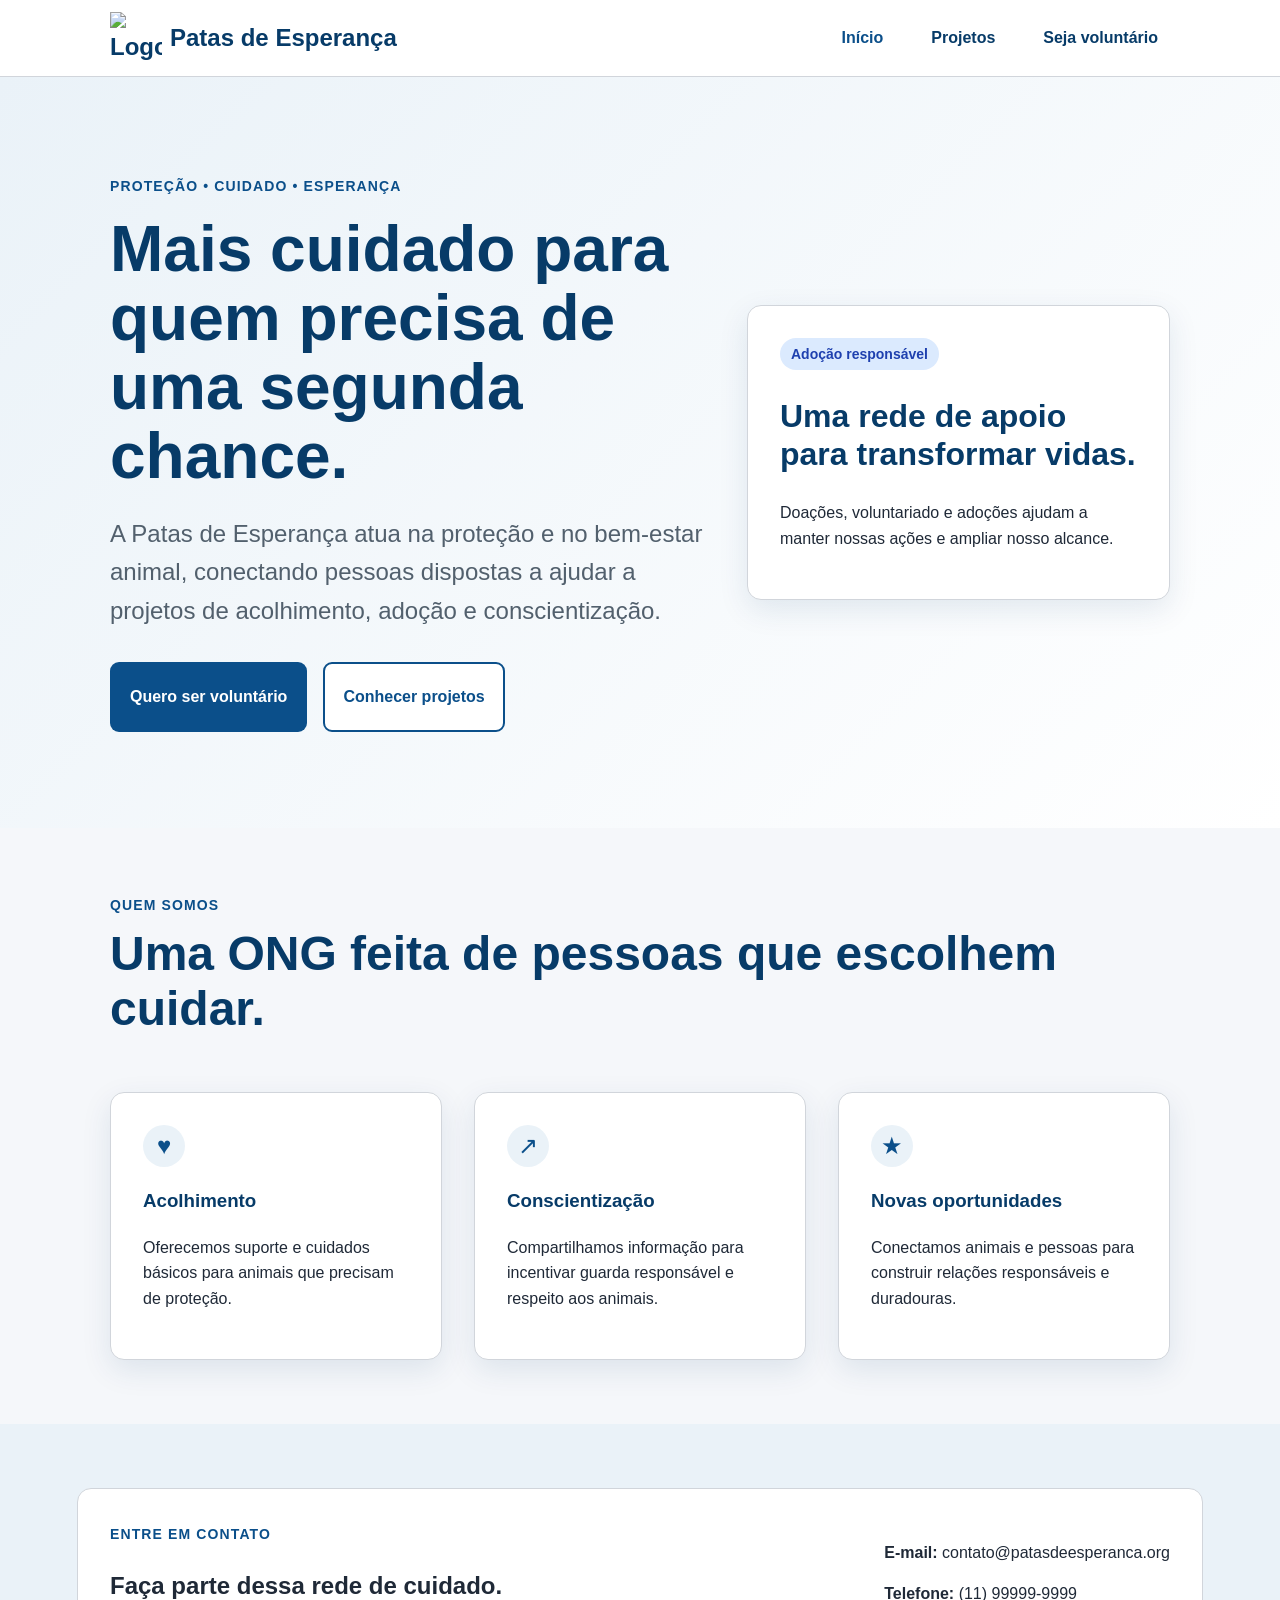
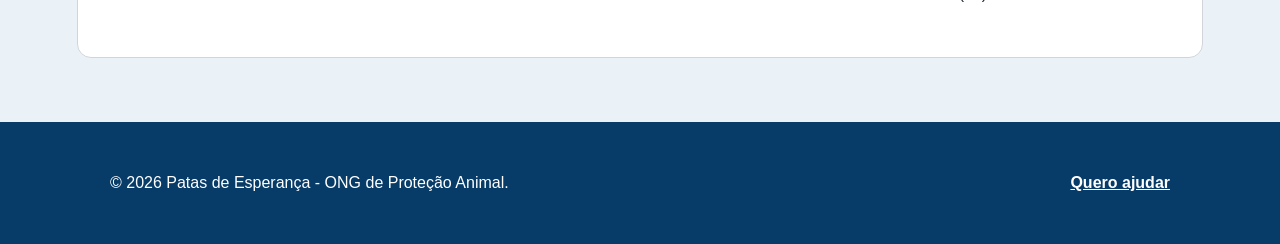
==== index.html @ 381bc708 "feat: criar estrutura inicial do projeto Adiciona os arquivos principais da aplicação web Patas de E" ====
<!DOCTYPE html>
<html lang="pt-BR">
<head>
  <meta charset="UTF-8">
  <meta name="viewport" content="width=device-width, initial-scale=1.0">
  <meta name="description" content="Patas de Esperança - ONG de proteção e bem-estar animal.">
  <title>Patas de Esperança | Início</title>
  <link rel="stylesheet" href="style.css">
</head>
<body>
  <header class="site-header">
    <div class="container header-inner">
      <a class="brand" href="index.html" aria-label="Patas de Esperança - página inicial">
        <img src="imagens/ong-logo.png" alt="Logo da ONG Patas de Esperança">
        <span>Patas de Esperança</span>
      </a>

      <nav class="desktop-nav" aria-label="Navegação principal">
        <ul>
          <li><a class="nav-link active" href="index.html">Início</a></li>
          <li class="nav-dropdown">
            <details>
              <summary>Projetos</summary>
              <ul>
                <li><a href="projetos.html#projetos">Nossos projetos</a></li>
                <li><a href="projetos.html#feedback">Feedback</a></li>
              </ul>
            </details>
          </li>
          <li><a class="nav-link" href="cadastro.html">Seja voluntário</a></li>
        </ul>
      </nav>

      <details class="mobile-menu">
        <summary aria-label="Abrir menu">☰ <span>Menu</span></summary>
        <nav aria-label="Navegação móvel">
          <a href="index.html">Início</a>
          <a href="projetos.html#projetos">Projetos</a>
          <a href="cadastro.html">Seja voluntário</a>
        </nav>
      </details>
    </div>
  </header>

  <main>
    <section class="hero">
      <div class="container page-grid">
        <div class="hero-content grid-span-7">
          <span class="eyebrow">Proteção • Cuidado • Esperança</span>
          <h1>Mais cuidado para quem precisa de uma segunda chance.</h1>
          <p class="lead">A Patas de Esperança atua na proteção e no bem-estar animal, conectando pessoas dispostas a ajudar a projetos de acolhimento, adoção e conscientização.</p>
          <div class="button-row">
            <a class="button button-primary" href="cadastro.html">Quero ser voluntário</a>
            <a class="button button-secondary" href="projetos.html">Conhecer projetos</a>
          </div>
        </div>
        <aside class="hero-card grid-span-5" aria-label="Resumo da organização">
          <span class="badge badge-adocao">Adoção responsável</span>
          <h2>Uma rede de apoio para transformar vidas.</h2>
          <p>Doações, voluntariado e adoções ajudam a manter nossas ações e ampliar nosso alcance.</p>
        </aside>
      </div>
    </section>

    <section class="section" aria-labelledby="quem-somos">
      <div class="container page-grid">
        <div class="section-heading grid-span-12">
          <span class="eyebrow">Quem somos</span>
          <h2 id="quem-somos">Uma ONG feita de pessoas que escolhem cuidar.</h2>
        </div>
        <article class="info-card grid-span-4">
          <span class="card-icon" aria-hidden="true">♥</span>
          <h3>Acolhimento</h3>
          <p>Oferecemos suporte e cuidados básicos para animais que precisam de proteção.</p>
        </article>
        <article class="info-card grid-span-4">
          <span class="card-icon" aria-hidden="true">↗</span>
          <h3>Conscientização</h3>
          <p>Compartilhamos informação para incentivar guarda responsável e respeito aos animais.</p>
        </article>
        <article class="info-card grid-span-4">
          <span class="card-icon" aria-hidden="true">★</span>
          <h3>Novas oportunidades</h3>
          <p>Conectamos animais e pessoas para construir relações responsáveis e duradouras.</p>
        </article>
      </div>
    </section>

    <section class="section section-soft" aria-labelledby="contato">
      <div class="container contact-box">
        <div>
          <span class="eyebrow">Entre em contato</span>
          <h2 id="contato">Faça parte dessa rede de cuidado.</h2>
        </div>
        <address>
          <p><strong>E-mail:</strong> contato@patasdeesperanca.org</p>
          <p><strong>Telefone:</strong> (11) 99999-9999</p>
        </address>
      </div>
    </section>
  </main>

  <footer class="site-footer">
    <div class="container footer-inner">
      <p>&copy; 2026 Patas de Esperança - ONG de Proteção Animal.</p>
      <a href="cadastro.html">Quero ajudar</a>
    </div>
  </footer>
  <script type="module" src="js/app.js"></script>
</body>
</html>
---- style.css ----
:root {
--cor-primaria: #0B4F8A;
--cor-primaria-escura: #073B68;
--cor-secundaria: #2D9CDB;
--cor-destaque: #F2A900;
--cor-sucesso: #2E7D32;
--cor-erro: #B42318;
--cor-texto: #1F2937;
--cor-texto-suave: #52606D;
--cor-fundo: #F5F7FA;
--cor-fundo-suave: #EAF2F8;
--cor-branco: #FFFFFF;
--cor-borda: #D1D5DB;
--fonte-xs: 0.75rem;
--fonte-sm: 0.875rem;
--fonte-md: 1rem;
--fonte-lg: 1.5rem;
--fonte-xl: 2rem;
--fonte-hero: clamp(2.2rem, 5vw, 4rem);
--espaco-1: 4px;
--espaco-2: 8px;
--espaco-3: 16px;
--espaco-4: 24px;
--espaco-5: 32px;
--espaco-6: 48px;
--espaco-7: 64px;
--raio: 14px;
--sombra: 0 10px 30px rgba(7, 59, 104, 0.10);
--transicao: 180ms ease;
}

{ box-sizing: border-box; }
html { scroll-behavior: smooth; }
body {
margin: 0;
font-family: Arial, Helvetica, sans-serif;
color: var(--cor-texto);
background: var(--cor-fundo);
font-size: var(--fonte-md);
line-height: 1.6;
}
img { max-width: 100%; display: block; }
a { color: inherit; }
button, input { font: inherit; }
.container { width: min(1180px, calc(100% - 32px)); margin-inline: auto; }


.site-header {
background: var(--cor-branco);
border-bottom: 1px solid var(--cor-borda);
position: sticky;
top: 0;
z-index: 20;
}
.header-inner {
min-height: 76px;
display: flex;
align-items: center;
justify-content: space-between;
gap: var(--espaco-4);
}
.brand {
display: flex;
align-items: center;
gap: var(--espaco-2);
color: var(--cor-primaria-escura);
font-size: var(--fonte-lg);
font-weight: 800;
text-decoration: none;
}
.brand img { width: 52px; height: 52px; object-fit: contain; }
.desktop-nav > ul {
display: flex;
align-items: center;
gap: var(--espaco-4);
list-style: none;
padding: 0;
margin: 0;
}
.nav-link, .nav-dropdown summary {
display: block;
padding: 10px 12px;
color: var(--cor-primaria-escura);
font-weight: 700;
text-decoration: none;
cursor: pointer;
border-radius: 8px;
transition: background-color var(--transicao), color var(--transicao);
}
.nav-link:hover, .nav-dropdown summary:hover { background: var(--cor-fundo-suave); color: var(--cor-primaria); }
.nav-link:focus-visible, .nav-dropdown summary:focus-visible { outline: 3px solid var(--cor-destaque); outline-offset: 2px; }
.nav-link.active { color: var(--cor-primaria); }
.nav-dropdown { position: relative; }
.nav-dropdown details > summary { list-style: none; }
.nav-dropdown details > summary::-webkit-details-marker { display: none; }
.nav-dropdown details > ul {
position: absolute;
top: calc(100% + 6px);
left: 0;
min-width: 190px;
padding: var(--espaco-2);
margin: 0;
list-style: none;
background: var(--cor-branco);
border: 1px solid var(--cor-borda);
border-radius: 10px;
box-shadow: var(--sombra);
}
.nav-dropdown details > ul a { display: block; padding: 9px 10px; text-decoration: none; border-radius: 7px; }
.nav-dropdown details > ul a:hover { background: var(--cor-fundo-suave); }
.mobile-menu { display: none; }

.page-grid {
display: grid;
grid-template-columns: repeat(12, minmax(0, 1fr));
gap: var(--espaco-5);
}
.grid-span-12 { grid-column: span 12; }
.grid-span-7 { grid-column: span 7; }
.grid-span-6 { grid-column: span 6; }
.grid-span-5 { grid-column: span 5; }
.grid-span-4 { grid-column: span 4; }

.hero {
padding: clamp(48px, 8vw, 96px) 0;
background: linear-gradient(135deg, var(--cor-fundo-suave), var(--cor-branco));
}
.hero-content h1 { font-size: var(--fonte-hero); line-height: 1.08; margin: var(--espaco-3) 0; color: var(--cor-primaria-escura); }
.lead { font-size: var(--fonte-lg); color: var(--cor-texto-suave); max-width: 720px; }
.eyebrow { color: var(--cor-primaria); font-size: var(--fonte-sm); font-weight: 800; letter-spacing: .08em; text-transform: uppercase; }
.button-row { display: flex; flex-wrap: wrap; gap: var(--espaco-3); margin-top: var(--espaco-5); }
.button {
display: inline-flex;
align-items: center;
justify-content: center;
min-height: 46px;
padding: 10px 18px;
border-radius: 9px;
border: 2px solid transparent;
text-decoration: none;
font-weight: 800;
cursor: pointer;
transition: transform var(--transicao), background-color var(--transicao), box-shadow var(--transicao), opacity var(--transicao);
}
.button:hover { transform: translateY(-1px); box-shadow: 0 7px 16px rgba(7,59,104,.18); }
.button:active { transform: translateY(1px); box-shadow: none; }
.button:focus-visible { outline: 3px solid var(--cor-destaque); outline-offset: 3px; }
.button-primary { background: var(--cor-primaria); color: var(--cor-branco); }
.button-primary:hover { background: var(--cor-primaria-escura); }
.button-secondary { background: var(--cor-branco); color: var(--cor-primaria); border-color: var(--cor-primaria); }
.button-secondary:hover { background: var(--cor-fundo-suave); }
.button:disabled, .button[aria-disabled="true"] { opacity: .5; cursor: not-allowed; transform: none; box-shadow: none; }

.hero-card, .info-card, .project-card, .feedback-card, .form-card {
background: var(--cor-branco);
border: 1px solid var(--cor-borda);
border-radius: var(--raio);
box-shadow: var(--sombra);
}
.hero-card { align-self: center; padding: var(--espaco-6); }
.hero-card h2 { font-size: var(--fonte-xl); line-height: 1.2; color: var(--cor-primaria-escura); }
.section { padding: var(--espaco-7) 0; }
.section-soft { background: var(--cor-fundo-suave); }
.section-heading { margin-bottom: var(--espaco-3); }
.section-heading h1, .section-heading h2 { color: var(--cor-primaria-escura); line-height: 1.15; margin: var(--espaco-2) 0; font-size: clamp(2rem, 4vw, 3rem); }
.info-card, .project-card, .feedback-card { padding: var(--espaco-5); }
.info-card h3, .project-card h2, .feedback-card h3 { color: var(--cor-primaria-escura); }
.card-icon { display: inline-grid; place-items: center; width: 42px; height: 42px; border-radius: 50%; background: var(--cor-fundo-suave); color: var(--cor-primaria); font-size: var(--fonte-lg); }
.text-link { color: var(--cor-primaria); font-weight: 800; text-decoration-thickness: 2px; text-underline-offset: 3px; }
.text-link:hover { color: var(--cor-primaria-escura); }
.contact-box { display: flex; align-items: center; justify-content: space-between; gap: var(--espaco-5); padding: var(--espaco-5); background: var(--cor-branco); border: 1px solid var(--cor-borda); border-radius: var(--raio); }
address { font-style: normal; }
.site-footer { background: var(--cor-primaria-escura); color: var(--cor-branco); padding: var(--espaco-5) 0; }
.footer-inner { display: flex; align-items: center; justify-content: space-between; gap: var(--espaco-3); flex-wrap: wrap; }
.footer-inner a { color: var(--cor-branco); font-weight: 800; }

.badges { display: flex; flex-wrap: wrap; align-items: center; gap: var(--espaco-2); margin-bottom: var(--espaco-3); }
.badge { display: inline-flex; align-items: center; justify-content: center; padding: 5px 11px; border-radius: 999px; font-size: var(--fonte-sm); font-weight: 800; }
.badge-adocao { background: #DBEAFE; color: #1E40AF; }
.badge-voluntario { background: #DCFCE7; color: #166534; }
.badge-doacao { background: #FEF3C7; color: #92400E; }

.alerta { display: flex; flex-direction: column; gap: 2px; padding: var(--espaco-3); border-radius: 9px; border-left: 5px solid; }
.alerta-sucesso { background: #DCFCE7; color: #166534; border-color: var(--cor-sucesso); }
.alerta-info { background: #DBEAFE; color: #1E40AF; border-color: var(--cor-secundaria); }
.alerta-erro { background: #FEE4E2; color: var(--cor-erro); border-color: var(--cor-erro); }
.toast {
  position: fixed;
  right: 24px;
  bottom: 24px;
  z-index: 1000;

  display: flex;
  flex-direction: column;
  gap: 2px;

  min-width: 280px;
  max-width: 360px;

  background: var(--cor-primaria-escura);
  color: var(--cor-branco);

  padding: var(--espaco-3) var(--espaco-4);

  border-radius: 9px;

  box-shadow: 0 8px 24px rgba(0,0,0,.20);
}
.modal-demo { position: relative; inset: auto; margin: 0; width: 100%; max-width: 100%; border: 1px solid var(--cor-borda); border-radius: var(--raio); padding: var(--espaco-4); box-shadow: var(--sombra); background: var(--cor-branco); }
.modal-demo::backdrop { background: rgba(7,59,104,.5); }
.modal-demo h4 { margin-top: 0; color: var(--cor-primaria-escura); font-size: var(--fonte-lg); }

.form-card { padding: var(--espaco-5); }
form { display: grid; gap: var(--espaco-4); }
fieldset { border: 1px solid var(--cor-borda); border-radius: 10px; padding: var(--espaco-4); }
legend { padding: 0 var(--espaco-2); font-weight: 800; color: var(--cor-primaria-escura); }
.form-grid { display: grid; grid-template-columns: repeat(2, minmax(0, 1fr)); gap: var(--espaco-3); }
.field { display: flex; flex-direction: column; gap: var(--espaco-1); }
.field-full { grid-column: 1 / -1; }
label { font-weight: 700; }
input { width: 100%; min-height: 44px; border: 1px solid #9CA3AF; border-radius: 8px; padding: 9px 11px; background: var(--cor-branco); color: var(--cor-texto); transition: border-color var(--transicao), box-shadow var(--transicao), background-color var(--transicao); }
input:hover { border-color: var(--cor-secundaria); }
input:focus { border-color: var(--cor-primaria); outline: none; box-shadow: 0 0 0 3px rgba(45,156,219,.22); }
input:valid:not(:placeholder-shown) { border-color: var(--cor-sucesso); background: #F3FAF3; }
input:invalid:not(:placeholder-shown) { border-color: var(--cor-erro); background: #FFF7F6; }
small { color: var(--cor-texto-suave); font-size: var(--fonte-xs); }
.submit-button { width: fit-content; }

@media (max-width: 1440px) { .container { width: min(1140px, calc(100% - 32px)); } }
@media (max-width: 1280px) { .container { width: min(1060px, calc(100% - 32px)); } .hero-card { padding: var(--espaco-5); } }
@media (max-width: 1024px) { .grid-span-4 { grid-column: span 6; } .grid-span-5, .grid-span-7 { grid-column: span 12; } .hero-card { max-width: 680px; } }
@media (max-width: 768px) {
.desktop-nav { display: none; }
.mobile-menu { display: block; position: relative; }
.mobile-menu summary { list-style: none; cursor: pointer; background: var(--cor-primaria); color: var(--cor-branco); padding: 9px 13px; border-radius: 8px; font-weight: 800; }
.mobile-menu summary::-webkit-details-marker { display: none; }
.mobile-menu summary:focus-visible { outline: 3px solid var(--cor-destaque); outline-offset: 2px; }
.mobile-menu nav { position: absolute; right: 0; top: calc(100% + 8px); min-width: 210px; display: flex; flex-direction: column; gap: var(--espaco-1); padding: var(--espaco-2); background: var(--cor-branco); border: 1px solid var(--cor-borda); border-radius: 10px; box-shadow: var(--sombra); }
.mobile-menu nav a { padding: 10px 12px; text-decoration: none; border-radius: 7px; font-weight: 700; color: var(--cor-primaria-escura); }
.mobile-menu nav a:hover { background: var(--cor-fundo-suave); }
.grid-span-4, .grid-span-6 { grid-column: span 12; }
.form-grid { grid-template-columns: 1fr; }
.field-full { grid-column: auto; }
.contact-box { flex-direction: column; align-items: flex-start; }
.section { padding: var(--espaco-6) 0; }
}
@media (max-width: 480px) {
.container { width: min(100% - 24px, 100%); }
.brand span { font-size: var(--fonte-md); }
.brand img { width: 44px; height: 44px; }
.button-row { flex-direction: column; }
.button { width: 100%; }
.hero-content h1 { font-size: 2.25rem; }
.lead { font-size: var(--fonte-md); }
.header-inner { min-height: 68px; }
}
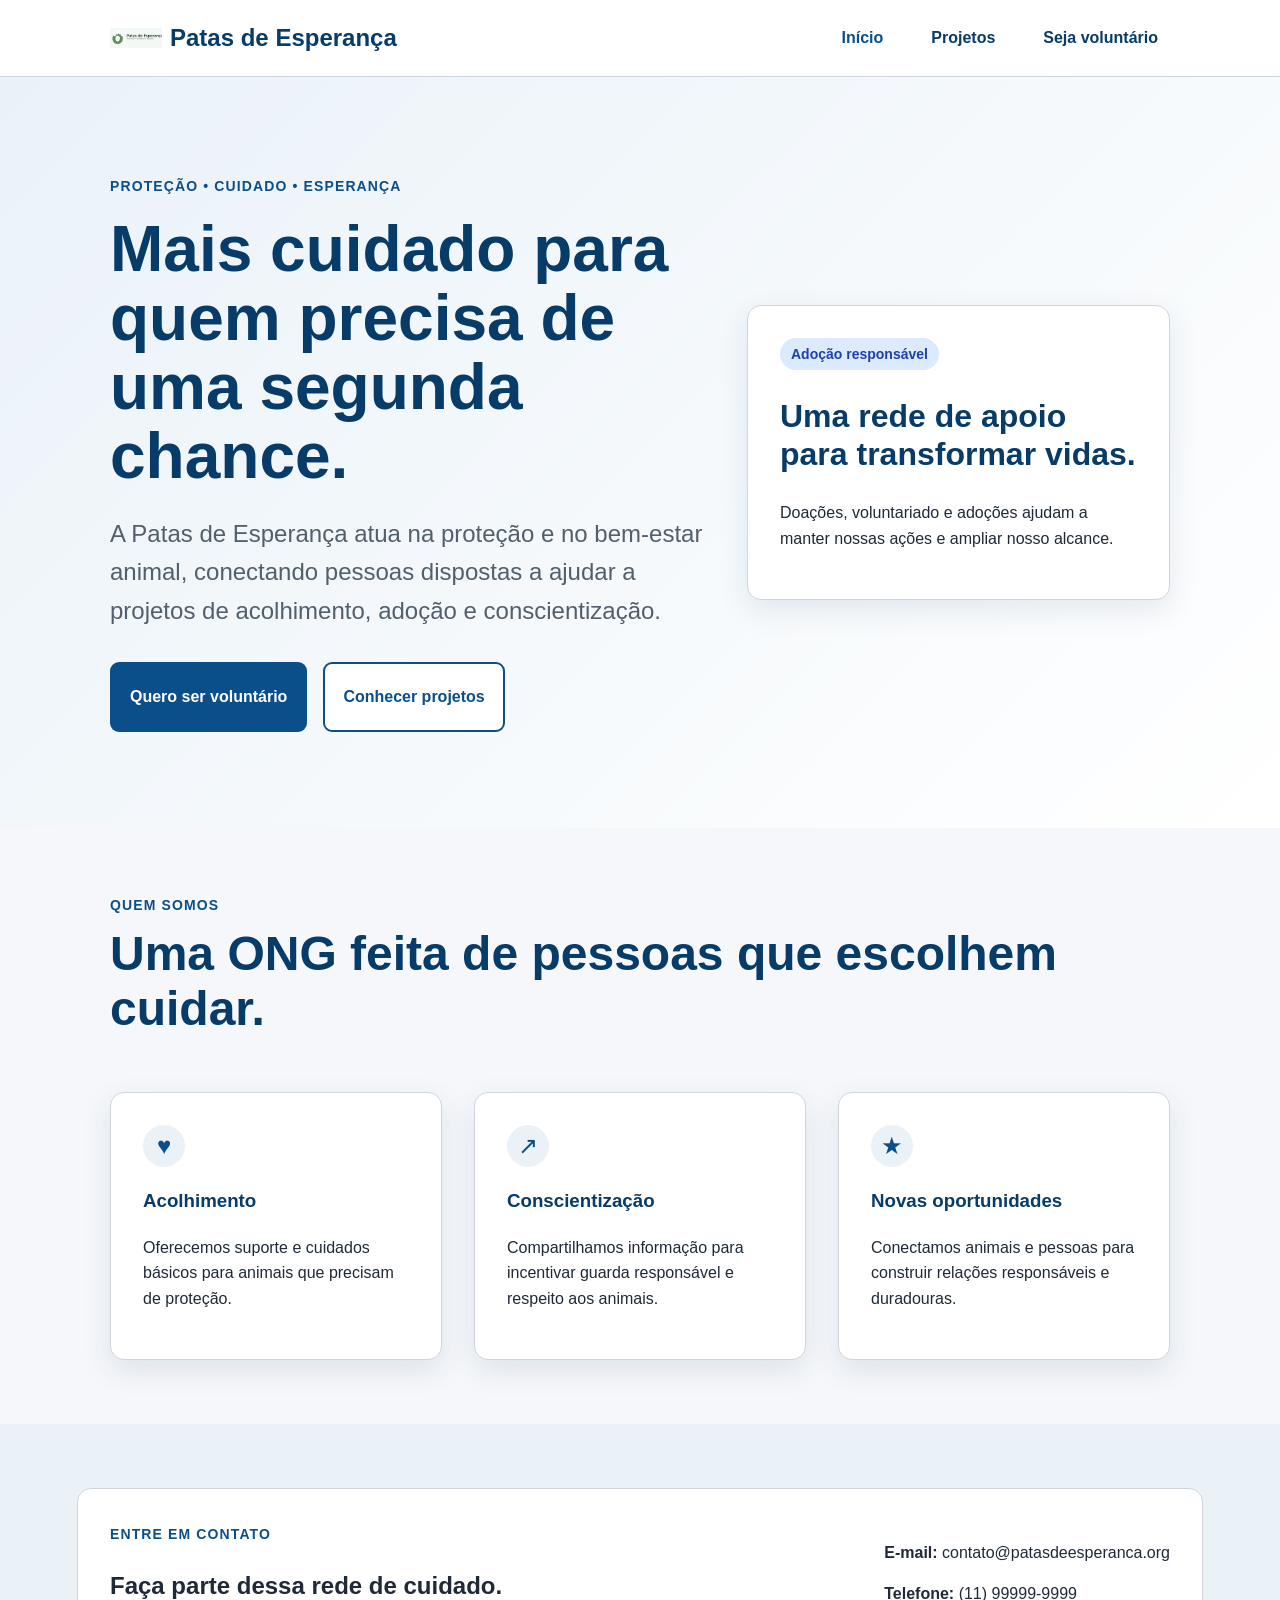
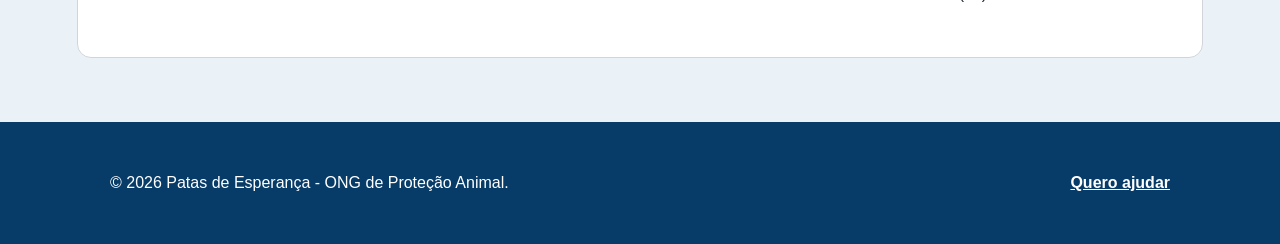
==== commit 4ec3afaf: "fix: corrigir caminhos do index para produção" ====
--- a/index.html
+++ b/index.html
@@ -11,13 +11,13 @@
   <header class="site-header">
     <div class="container header-inner">
       <a class="brand" href="index.html" aria-label="Patas de Esperança - página inicial">
-        <img src="imagens/ong-logo.png" alt="Logo da ONG Patas de Esperança">
+        <img src="ong-logo.png" alt="Logo da ONG Patas de Esperança">
         <span>Patas de Esperança</span>
       </a>
 
       <nav class="desktop-nav" aria-label="Navegação principal">
         <ul>
-          <li><a class="nav-link active" href="index.html">Início</a></li>
+          <li><a class="nav-link active" href="index.html" aria-current="page">Início</a></li>
           <li class="nav-dropdown">
             <details>
               <summary>Projetos</summary>
@@ -106,6 +106,6 @@
       <a href="cadastro.html">Quero ajudar</a>
     </div>
   </footer>
-  <script type="module" src="js/app.js"></script>
+  <script type="module" src="app.js"></script>
 </body>
 </html>
